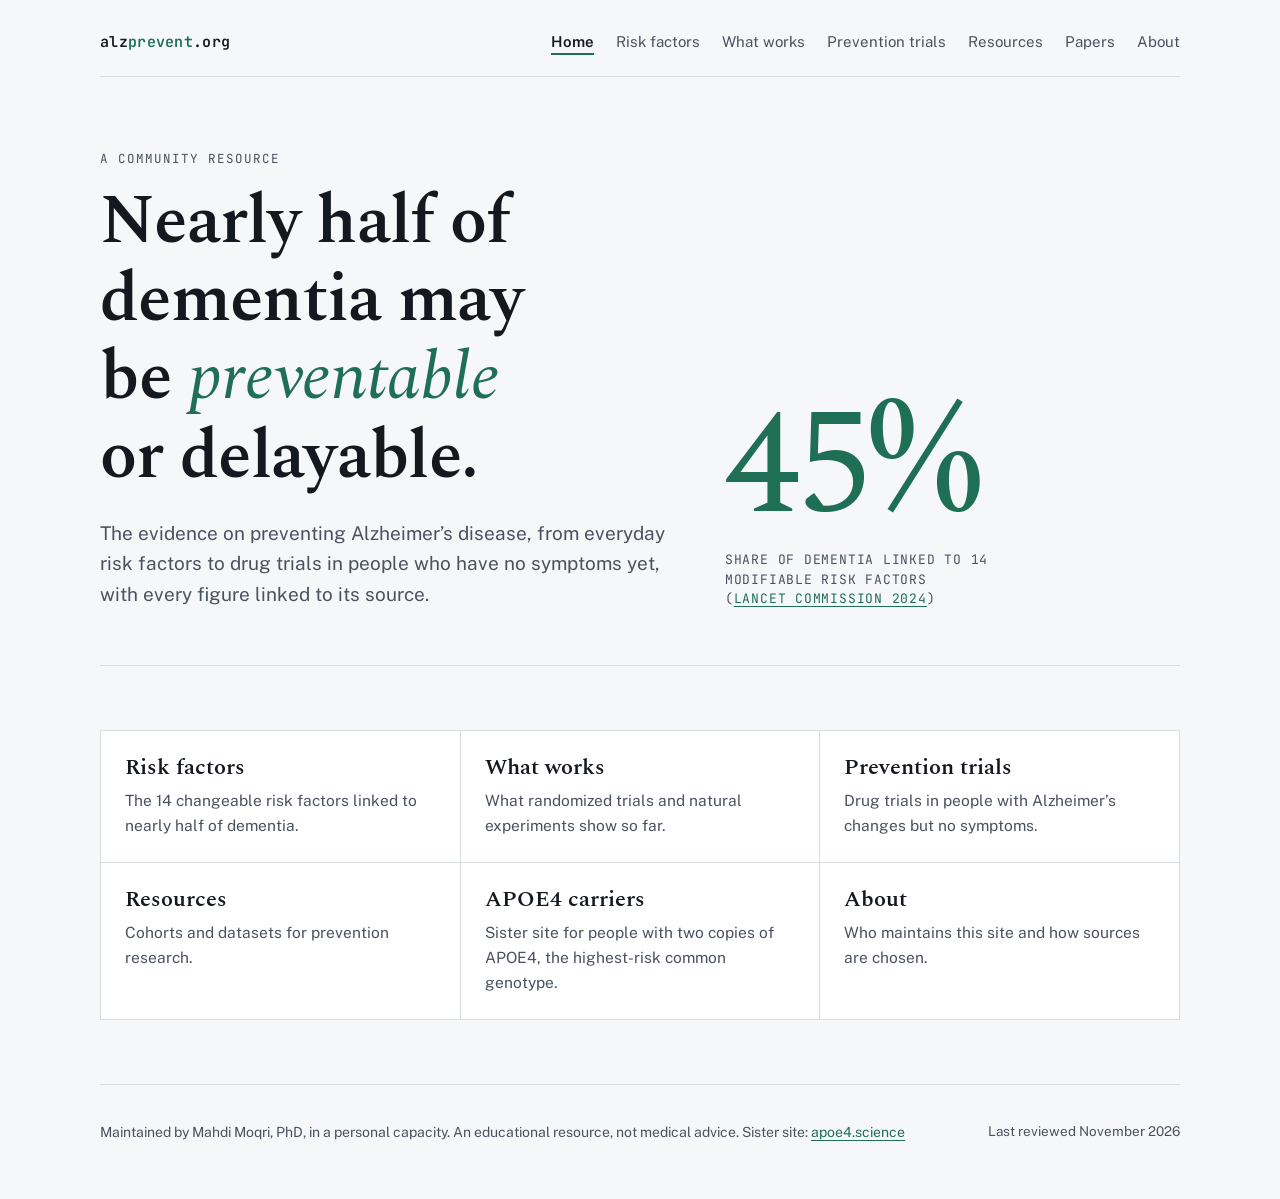
==== index.html @ 98ed9f3a "Open external links in a new tab Co-Authored-By: Claude Opus 5.5 <noreply@anthropic.com> Claude-Sess" ====
<!doctype html>
<html lang="en">
<head>
<meta charset="utf-8">
<meta name="viewport" content="width=device-width, initial-scale=1, viewport-fit=cover">
<title>Alzheimer’s Prevention</title>
<meta name="description" content="A community resource on preventing Alzheimer’s disease: risk factors, evidence, prevention trials and data.">
<link rel="icon" href="favicon.svg" type="image/svg+xml">
<meta property="og:title" content="Alzheimer’s Prevention">
<meta property="og:type" content="website">
<meta property="og:url" content="https://alzprevent.org/">
<link rel="canonical" href="https://alzprevent.org/">
<meta name="twitter:card" content="summary">
<meta property="og:description" content="A community resource on preventing Alzheimer’s disease: risk factors, evidence, prevention trials and data.">
<link rel="preconnect" href="https://fonts.googleapis.com">
<link rel="preconnect" href="https://fonts.gstatic.com" crossorigin>
<link rel="stylesheet" href="https://fonts.googleapis.com/css2?family=Spectral:ital,wght@0,400;0,600;1,400&family=Public+Sans:wght@400;600&family=JetBrains+Mono:wght@400;600&display=swap">
<link rel="stylesheet" href="style.css">
</head>
<body>
<a class="skip" href="#main">Skip to content</a>
<div class="wrap">
  <header class="top">
    <a class="mark" href="index.html">alz<span>prevent</span>.org</a>
    <nav aria-label="Pages">
      <a href="index.html" aria-current="page">Home</a>
      <a href="risk.html">Risk factors</a>
      <a href="evidence.html">What works</a>
      <a href="trials.html">Prevention trials</a>
      <a href="resources.html">Resources</a>
      <a href="papers.html">Papers</a>
      <a href="about.html">About</a>
    </nav>
  </header>
  <main id="main">
    <div class="hero">
      <div>
        <p class="label">A community resource</p>
        <h1 style="margin-top:14px">Nearly half of dementia may be <em>preventable</em> or delayable.</h1>
        <p class="lede">The evidence on preventing Alzheimer’s disease, from everyday risk factors to drug trials in people who have no symptoms yet, with every figure linked to its source.</p>
      </div>
      <div class="geno" aria-label="45 percent">45%<small>Share of dementia linked to 14 modifiable risk factors (<a href="https://doi.org/10.1016/S0140-6736(24)01296-0" target="_blank" rel="noopener">Lancet Commission 2024</a>)</small></div>
    </div>
    <section>
      <div class="cards">
        <a class="card" href="risk.html"><h3>Risk factors</h3><p>The 14 changeable risk factors linked to nearly half of dementia.</p></a>
        <a class="card" href="evidence.html"><h3>What works</h3><p>What randomized trials and natural experiments show so far.</p></a>
        <a class="card" href="trials.html"><h3>Prevention trials</h3><p>Drug trials in people with Alzheimer’s changes but no symptoms.</p></a>
        <a class="card" href="resources.html"><h3>Resources</h3><p>Cohorts and datasets for prevention research.</p></a>
        <a class="card" href="https://apoe4.science" target="_blank" rel="noopener"><h3>APOE4 carriers</h3><p>Sister site for people with two copies of APOE4, the highest-risk common genotype.</p></a>
        <a class="card" href="about.html"><h3>About</h3><p>Who maintains this site and how sources are chosen.</p></a>
      </div>
    </section>
  </main>
  <footer>
    <span>Maintained by Mahdi Moqri, PhD, in a personal capacity. An educational resource, not medical advice. Sister site: <a href="https://apoe4.science" target="_blank" rel="noopener">apoe4.science</a></span>
    <span class="updated">Last reviewed November 2026</span>
  </footer>
</div>
</body>
</html>
---- style.css ----
/* Layout: one left-aligned reading column with wide data bands; the allele strip (codons 112/158) is the signature element. */
:root{
  --bg:#f6f7f9; --surface:#ffffff; --ink:#14181f; --muted:#4a5260; --rule:#d9dde4;
  --e2:#2f7d6d; --e3:#5b6b86; --e4:#1f6f54; --e4-soft:#e2f1ea; --green:#1f7a3d; --blue:#2458a6;
  --display:'Spectral', Georgia, 'Times New Roman', serif;
  --body:'Public Sans', 'Helvetica Neue', Arial, sans-serif;
  --mono:'JetBrains Mono', ui-monospace, Menlo, Consolas, monospace;
}
@media (prefers-color-scheme: dark){:root:not([data-theme="light"]){
  --bg:#0f1217; --surface:#171b22; --ink:#e8ebf0; --muted:#a3abb8; --rule:#2a303a;
  --e2:#5cc0a8; --e3:#93a3bf; --e4:#5fcf9f; --e4-soft:#16302a; --green:#5fd08a; --blue:#7fa9ec; color-scheme:dark}}
:root[data-theme="dark"]{
  --bg:#0f1217; --surface:#171b22; --ink:#e8ebf0; --muted:#a3abb8; --rule:#2a303a;
  --e2:#5cc0a8; --e3:#93a3bf; --e4:#5fcf9f; --e4-soft:#16302a; --green:#5fd08a; --blue:#7fa9ec; color-scheme:dark}

*{box-sizing:border-box}
body{background:var(--bg);color:var(--ink);font-family:var(--body);font-size:17px;line-height:1.6;
  padding-left:max(16px, env(safe-area-inset-left, 0px));padding-right:max(16px, env(safe-area-inset-right, 0px))}
.wrap{max-width:1080px;margin:0 auto}
a{color:var(--e4);text-underline-offset:3px}
a:focus-visible,button:focus-visible{outline:2px solid var(--e4);outline-offset:3px}
h1,h2,h3{font-family:var(--display);font-weight:600;line-height:1.15;text-wrap:balance;margin:0}
p{margin:0}
.label{font-family:var(--mono);font-size:12.5px;letter-spacing:.08em;text-transform:uppercase;color:var(--muted)}
.prose{max-width:65ch;display:grid;gap:14px}

header.top{display:flex;justify-content:space-between;align-items:center;gap:16px;flex-wrap:wrap;padding-block:22px;border-bottom:1px solid var(--rule)}
.mark{font-family:var(--mono);font-weight:600;font-size:15px;letter-spacing:.02em;color:var(--ink);text-decoration:none}
.mark span{color:var(--e4)}
nav{display:flex;gap:22px;flex-wrap:wrap}
nav a{color:var(--muted);text-decoration:none;font-size:15px}
nav a:hover{color:var(--ink)}

.hero{display:grid;grid-template-columns:minmax(0,1.25fr) minmax(0,1fr);gap:56px;align-items:end;padding-block:72px 56px}
.hero h1{font-size:clamp(40px,6vw,68px);letter-spacing:-.01em}
.hero h1 em{font-style:italic;color:var(--e4);font-weight:400}
.hero .lede{font-size:19px;color:var(--muted);max-width:52ch;margin-top:22px}
.geno{font-family:var(--display);font-size:clamp(84px,13vw,150px);line-height:.9;color:var(--e4);letter-spacing:-.02em}
.geno small{display:block;font-family:var(--mono);font-size:13px;letter-spacing:.06em;color:var(--muted);margin-top:16px;text-transform:uppercase}

section{padding-block:64px;border-top:1px solid var(--rule)}
.sec-head{display:grid;gap:10px;margin-bottom:32px}
.sec-head h2{font-size:clamp(28px,3.4vw,38px)}

/* Allele strip */
.alleles{overflow-x:auto;background:var(--surface);border:1px solid var(--rule)}
table.allele{border-collapse:collapse;width:100%;min-width:560px;font-variant-numeric:tabular-nums}
table.allele th,table.allele td{padding:16px 18px;text-align:left;border-bottom:1px solid var(--rule)}
table.allele tr:last-child td{border-bottom:0}
table.allele th{font-family:var(--mono);font-size:12.5px;letter-spacing:.08em;text-transform:uppercase;color:var(--muted);font-weight:400}
.al{font-family:var(--display);font-size:24px;font-weight:600}
.res{display:inline-flex;align-items:center;gap:10px;font-family:var(--mono);font-size:15px}
.res b{display:inline-grid;place-items:center;width:34px;height:34px;border:1.5px solid currentColor;font-weight:600}
.c-e2{color:var(--e2)} .c-e3{color:var(--e3)} .c-e4{color:var(--e4)}
tr.is-e4 td{background:var(--e4-soft)}
.note{font-size:14.5px;color:var(--muted);margin-top:14px;max-width:70ch}

/* Findings */
.findings{display:grid;grid-template-columns:repeat(2,minmax(0,1fr));gap:0;border-top:1px solid var(--rule)}
.finding{padding:28px 28px 28px 0;border-bottom:1px solid var(--rule);display:grid;gap:10px;align-content:start}
.finding:nth-child(even){padding-left:28px;padding-right:0;border-left:1px solid var(--rule)}
.finding .fig{font-family:var(--display);font-size:44px;line-height:1;color:var(--e4)}
.finding p{color:var(--ink)}
.finding h3{font-size:22px}
.finding .src{font-size:13.5px;color:var(--muted)}

/* Questions */
ol.questions{list-style:none;padding:0;margin:0;display:grid;gap:0;counter-reset:q}
ol.questions li{counter-increment:q;display:grid;grid-template-columns:56px minmax(0,1fr);gap:16px;padding-block:20px;border-bottom:1px solid var(--rule)}
ol.questions li::before{content:"Q" counter(q);font-family:var(--mono);font-size:14px;color:var(--e4);padding-top:4px}
ol.questions h3{font-size:22px;margin-bottom:6px}
ol.questions p{color:var(--muted);max-width:65ch}

/* Study */
.study{display:grid;grid-template-columns:minmax(0,1.2fr) minmax(0,1fr);gap:48px}
dl.facts{margin:0;display:grid;gap:0;background:var(--surface);border:1px solid var(--rule);align-self:start}
dl.facts div{display:grid;grid-template-columns:130px minmax(0,1fr);gap:16px;padding:14px 18px;border-bottom:1px solid var(--rule)}
dl.facts div:last-child{border-bottom:0}
dl.facts dt{font-family:var(--mono);font-size:12.5px;letter-spacing:.06em;text-transform:uppercase;color:var(--muted);padding-top:3px}
dl.facts dd{margin:0}
ul.measures{margin:0;padding-left:20px;display:grid;gap:6px}

/* Contact */
.contact{display:flex;flex-wrap:wrap;gap:12px;align-items:center;margin-top:8px}
.email{font-family:var(--mono);font-size:16px;padding:10px 14px;background:var(--surface);border:1px solid var(--rule);user-select:all}
button.copy{font-family:var(--body);font-size:15px;font-weight:600;padding:10px 16px;background:var(--ink);color:var(--bg);border:0;cursor:pointer}
button.copy:hover{background:var(--e4)}
.disclaimer{margin-top:26px;padding:16px 18px;border-left:3px solid var(--e4);background:var(--surface);font-size:15px;color:var(--muted);max-width:70ch}

ul.refs{list-style:none;padding:0;margin:0;display:grid;gap:14px;max-width:80ch;font-size:15.5px}
ul.refs li{padding-bottom:14px;border-bottom:1px solid var(--rule)}
ul.refs .j{font-style:italic}

footer{padding-block:36px 48px;border-top:1px solid var(--rule);display:flex;justify-content:space-between;flex-wrap:wrap;gap:12px;color:var(--muted);font-size:14px}

@media (max-width:820px){
  .hero,.study{grid-template-columns:minmax(0,1fr);gap:32px}
  .hero{padding-block:48px 40px}
  .findings{grid-template-columns:minmax(0,1fr)}
  .finding,.finding:nth-child(even){padding:24px 0;border-left:0}
  dl.facts div{grid-template-columns:minmax(0,1fr);gap:2px}
}
@media (prefers-reduced-motion:no-preference){
  .geno{animation:rise .8s ease-out both}
  @keyframes rise{from{transform:translateY(8px)}to{transform:none}}
}

nav a[aria-current="page"]{color:var(--ink);font-weight:600;text-decoration:underline;text-decoration-color:var(--e4);text-decoration-thickness:2px;text-underline-offset:6px}
.page-head{padding-block:56px 8px;display:grid;gap:12px}
.page-head h1{font-size:clamp(34px,5vw,52px)}
.page-head .lede{font-size:18px;color:var(--muted);max-width:62ch}
.cards{display:grid;grid-template-columns:repeat(3,minmax(0,1fr));gap:0;border-top:1px solid var(--rule);border-left:1px solid var(--rule)}
.card{display:grid;gap:8px;align-content:start;padding:24px;border-right:1px solid var(--rule);border-bottom:1px solid var(--rule);text-decoration:none;color:var(--ink);background:var(--surface)}
.card:hover h3{color:var(--e4)}
.card h3{font-size:22px}
.card p{color:var(--muted);font-size:15.5px}
.group{display:grid;gap:14px;margin-bottom:40px}
.group h2{font-size:26px}
ul.refs li p.why{color:var(--muted);font-size:14.5px;margin-top:4px}
table.data{border-collapse:collapse;width:100%;min-width:760px}
table.data th,table.data td{padding:14px 16px;text-align:left;vertical-align:top;border-bottom:1px solid var(--rule);font-size:15px}
table.data th{font-family:var(--mono);font-size:12px;letter-spacing:.08em;text-transform:uppercase;color:var(--muted);font-weight:400}
table.data td:first-child{font-weight:600;white-space:nowrap}
.pill{display:inline-block;font-family:var(--mono);font-size:11.5px;letter-spacing:.04em;padding:2px 8px;border:1px solid currentColor;white-space:nowrap}
.pill.recruit{color:var(--green)} .pill.done{color:var(--blue)} .pill.stop{color:var(--e4)} .pill.run{color:var(--e3)}
.signup{display:grid;grid-template-columns:minmax(0,1fr) minmax(0,480px);gap:40px;align-items:center}
.signup iframe{width:100%;max-width:480px;height:320px;border:1px solid var(--rule);background:#fff}
@media (max-width:820px){.signup{grid-template-columns:minmax(0,1fr)}}
h2.res-kind{font-size:22px;padding:28px 0 4px;border-bottom:2px solid var(--e4);margin-bottom:8px}
.resources h2.res-kind:first-child{padding-top:0}
sup.ref{font-size:.7em;line-height:0;vertical-align:super;margin-left:.08em;font-weight:600;white-space:nowrap}
sup.ref a{text-decoration:none}
sup.ref a:hover,sup.ref a:focus-visible{text-decoration:underline}
ol.reflist{margin:0;padding-left:28px;display:grid;gap:8px;font-size:14.5px;color:var(--muted);max-width:80ch}
ol.reflist li{scroll-margin-top:24px}
ol.reflist li:target{color:var(--ink)}
ul.refs li a.paper{color:var(--ink);text-decoration-color:var(--rule)}
ul.refs li a.paper:hover{text-decoration-color:var(--e4)}
a.cite{text-decoration:none;font-family:system-ui,-apple-system,"Segoe UI",sans-serif;font-size:.95em;font-weight:600;line-height:1;padding:0 .12em;margin-left:.08em;border-radius:3px;white-space:nowrap}
a.cite:hover,a.cite:focus-visible{background:var(--surface);text-decoration:none}
td.asof{font-family:var(--mono);font-size:13px;color:var(--muted);white-space:nowrap}
.resources{display:grid;gap:0}
.resource{display:grid;grid-template-columns:minmax(0,240px) minmax(0,1fr);gap:32px;padding-block:32px;border-bottom:1px solid var(--rule);scroll-margin-top:24px}
.resource:first-child{padding-top:0}
.resource-head{display:grid;gap:8px;align-content:start}
.resource-head h2{font-size:28px}
.resource-head h2 a{color:var(--ink);text-decoration-color:var(--e4)}
.resource dl.facts div{grid-template-columns:110px minmax(0,1fr)}
@media (max-width:820px){.resource{grid-template-columns:minmax(0,1fr);gap:14px}.resource dl.facts div{grid-template-columns:minmax(0,1fr)}}
.skip{position:absolute;left:-9999px;top:0;background:var(--ink);color:var(--bg);padding:8px 14px;z-index:20}
.skip:focus{left:max(16px, env(safe-area-inset-left, 0px));top:8px}
dl.glossary div{grid-template-columns:260px minmax(0,1fr)}
dl.glossary dt{font-family:var(--body);text-transform:none;letter-spacing:0;font-size:14.5px;color:var(--ink);font-weight:600}
@media (max-width:820px){dl.glossary div{grid-template-columns:minmax(0,1fr)}}
@media (max-width:640px){
  header.top{flex-direction:column;align-items:flex-start;gap:12px;padding-block:16px}
  header.top nav{flex-wrap:nowrap;overflow-x:auto;max-width:100%;gap:18px;padding-bottom:6px;-webkit-overflow-scrolling:touch;scrollbar-width:thin}
  header.top nav a{white-space:nowrap}
}
@media (max-width:640px){
  table.data{min-width:0}
  table.data thead{position:absolute;left:-9999px}
  table.data tr{display:block;padding:14px 16px;border-bottom:1px solid var(--rule)}
  table.data td{display:grid;grid-template-columns:96px minmax(0,1fr);gap:10px;padding:5px 0;border:0;white-space:normal}
  table.data td::before{content:attr(data-label);font-family:var(--mono);font-size:11px;letter-spacing:.06em;text-transform:uppercase;color:var(--muted);padding-top:3px}
}
.bar-row{display:flex;align-items:center;gap:10px;min-width:160px}
.bar{display:block;height:10px;background:var(--e4);min-width:4px}
.num{font-family:var(--mono);font-size:13px;font-variant-numeric:tabular-nums}
span.asof{font-family:var(--mono);font-size:13px;color:var(--muted)}
.updated{font-size:13.5px;color:var(--muted)}
@media (max-width:1000px){.cards{grid-template-columns:repeat(2,minmax(0,1fr))}}
@media (max-width:560px){.cards{grid-template-columns:minmax(0,1fr)}}

.geno small{line-height:1.5;max-width:34ch}
:root{--stop:#b0234f}
@media (prefers-color-scheme: dark){:root:not([data-theme="light"]){--stop:#ec6b93}}
:root[data-theme="dark"]{--stop:#ec6b93}
.pill.stop{color:var(--stop)}
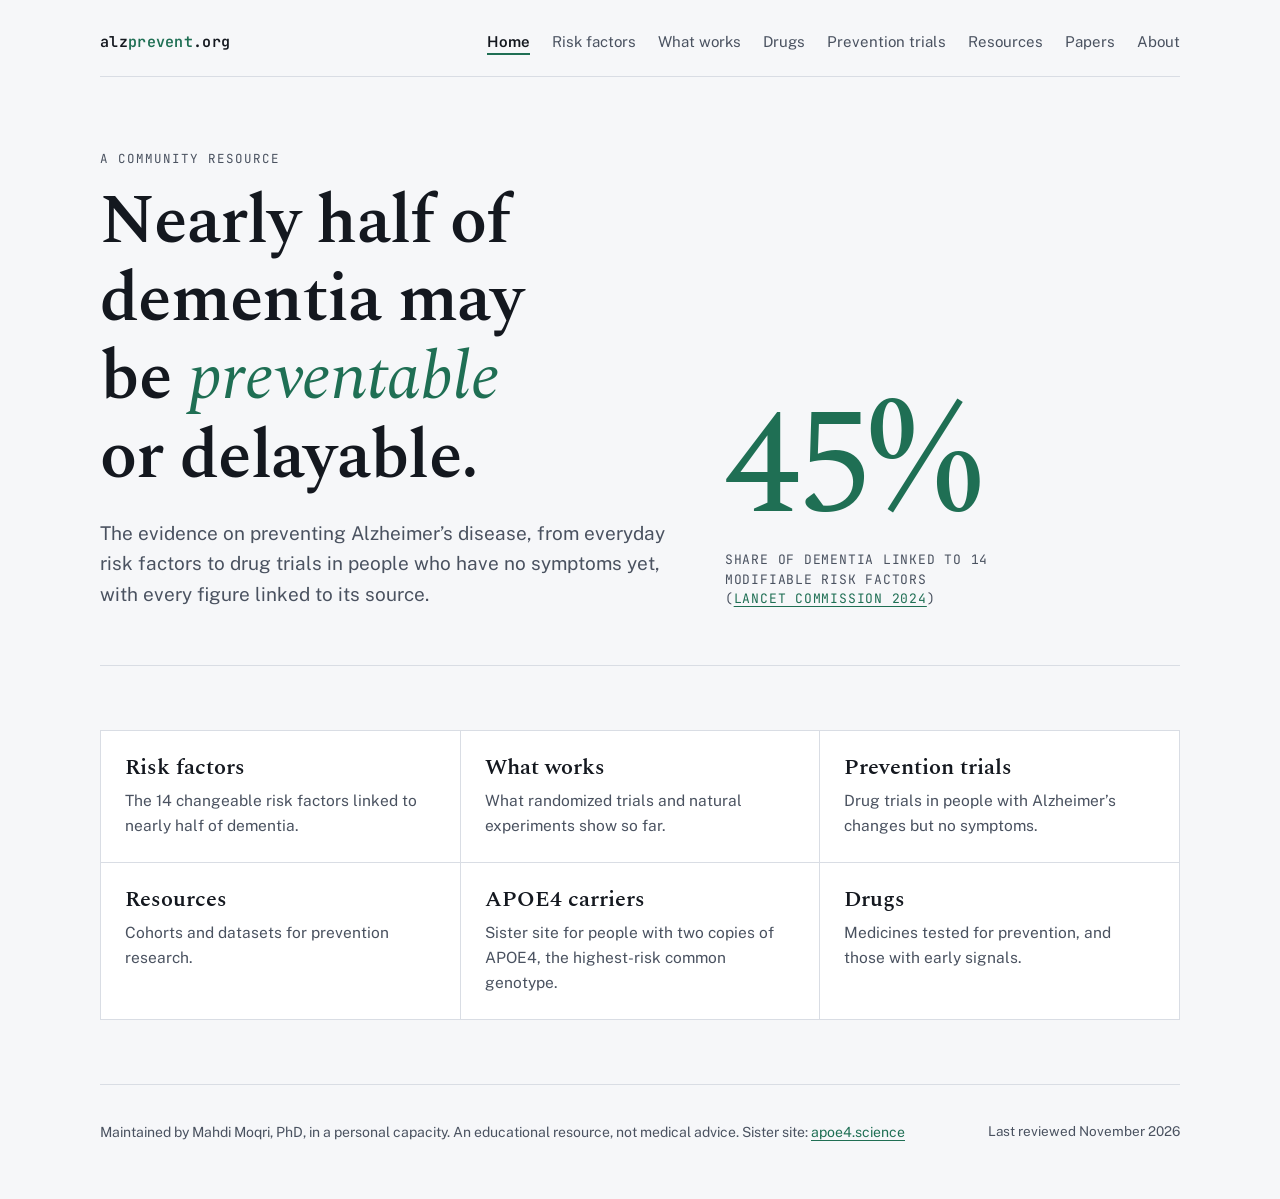
==== commit 0872bbbb: "Add Drugs page; trials get Participants column and paired internal/external links Co-Authored-By: Cl" ====
--- a/index.html
+++ b/index.html
@@ -26,6 +26,7 @@
       <a href="index.html" aria-current="page">Home</a>
       <a href="risk.html">Risk factors</a>
       <a href="evidence.html">What works</a>
+      <a href="drugs.html">Drugs</a>
       <a href="trials.html">Prevention trials</a>
       <a href="resources.html">Resources</a>
       <a href="papers.html">Papers</a>
@@ -48,7 +49,7 @@
         <a class="card" href="trials.html"><h3>Prevention trials</h3><p>Drug trials in people with Alzheimer’s changes but no symptoms.</p></a>
         <a class="card" href="resources.html"><h3>Resources</h3><p>Cohorts and datasets for prevention research.</p></a>
         <a class="card" href="https://apoe4.science" target="_blank" rel="noopener"><h3>APOE4 carriers</h3><p>Sister site for people with two copies of APOE4, the highest-risk common genotype.</p></a>
-        <a class="card" href="about.html"><h3>About</h3><p>Who maintains this site and how sources are chosen.</p></a>
+        <a class="card" href="drugs.html"><h3>Drugs</h3><p>Medicines tested for prevention, and those with early signals.</p></a>
       </div>
     </section>
   </main>
--- a/style.css
+++ b/style.css
@@ -177,3 +177,12 @@
 @media (prefers-color-scheme: dark){:root:not([data-theme="light"]){--stop:#ec6b93}}
 :root[data-theme="dark"]{--stop:#ec6b93}
 .pill.stop{color:var(--stop)}
+.dname{font-weight:600;display:block}
+.maker{display:block;font-weight:400;font-size:13px;color:var(--muted);margin-top:2px}
+.xlinks{display:flex;flex-wrap:wrap;gap:4px 12px;margin-top:6px;font-size:13px;font-weight:400}
+.xlinks a{white-space:nowrap}
+a.lnk-int{color:var(--e4);text-decoration:none;border-bottom:1px solid currentColor}
+a.lnk-ext{color:var(--muted);text-decoration:underline dotted;text-underline-offset:3px}
+a.pill-link{text-decoration:none}
+table.data tr[id]{scroll-margin-top:24px}
+table.data tr:target td{background:var(--e4-soft)}
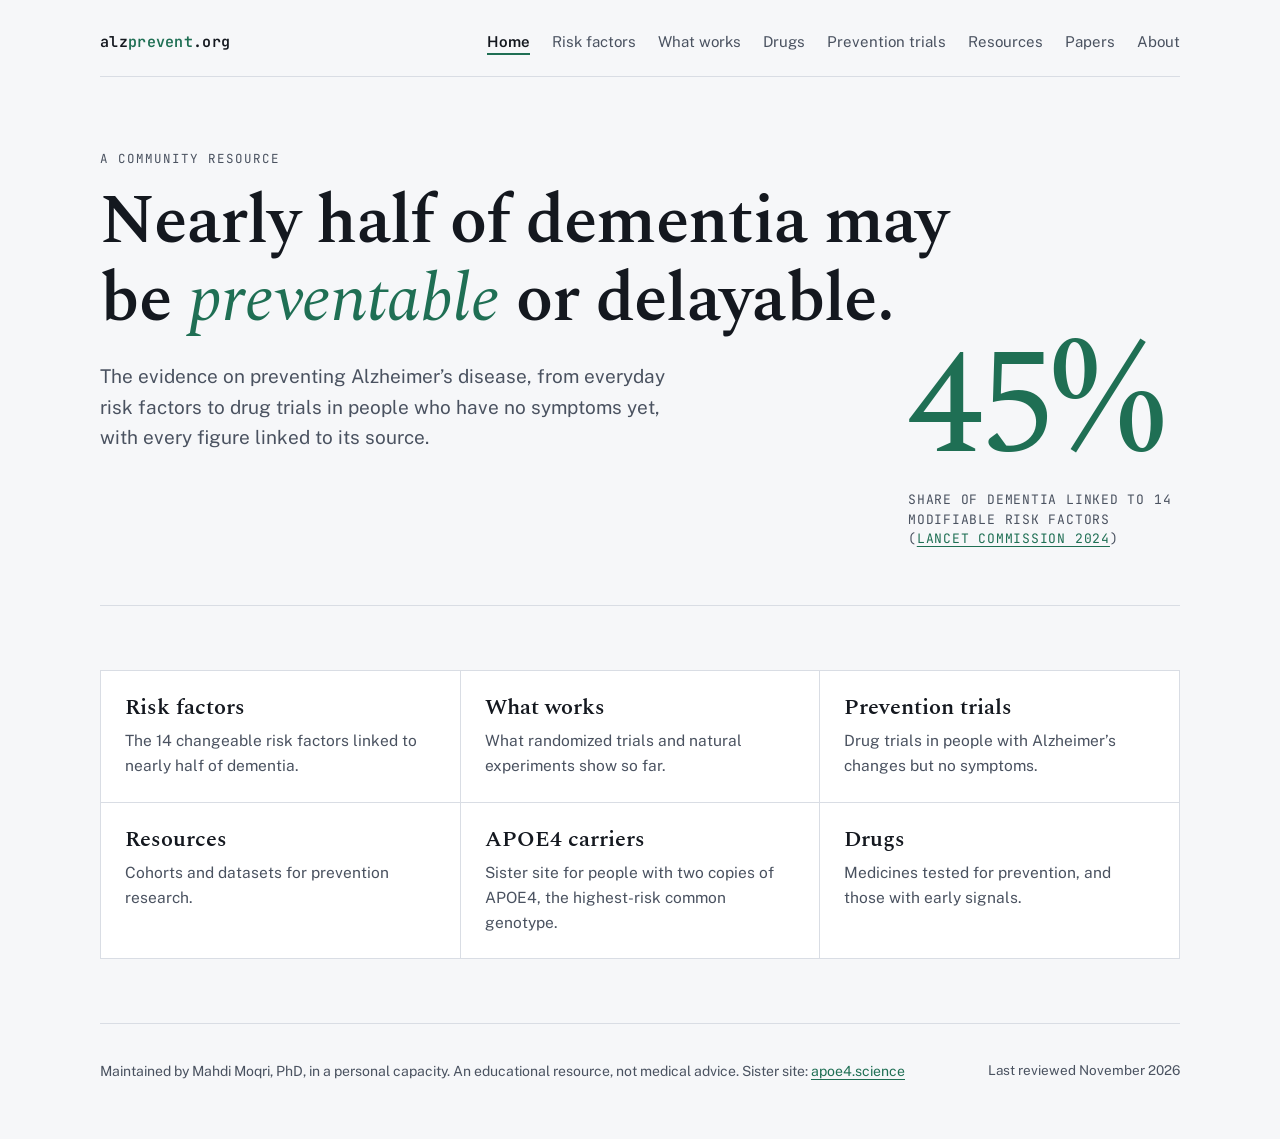
==== commit 17be277f: "Bump stylesheet version so browsers load the new hero layout Co-Authored-By: Claude Opus 5.5 <norepl" ====
--- a/index.html
+++ b/index.html
@@ -15,7 +15,7 @@
 <link rel="preconnect" href="https://fonts.googleapis.com">
 <link rel="preconnect" href="https://fonts.gstatic.com" crossorigin>
 <link rel="stylesheet" href="https://fonts.googleapis.com/css2?family=Spectral:ital,wght@0,400;0,600;1,400&family=Public+Sans:wght@400;600&family=JetBrains+Mono:wght@400;600&display=swap">
-<link rel="stylesheet" href="style.css">
+<link rel="stylesheet" href="style.css?v=2">
 </head>
 <body>
 <a class="skip" href="#main">Skip to content</a>
@@ -58,5 +58,6 @@
     <span class="updated">Last reviewed November 2026</span>
   </footer>
 </div>
+
 </body>
 </html>
--- a/style.css
+++ b/style.css
@@ -171,6 +171,15 @@
 .updated{font-size:13.5px;color:var(--muted)}
 @media (max-width:1000px){.cards{grid-template-columns:repeat(2,minmax(0,1fr))}}
 @media (max-width:560px){.cards{grid-template-columns:minmax(0,1fr)}}
+/* Desktop hero: headline spans the full width; lede and ε4/ε4 sit side by side below */
+@media (min-width:821px){
+  .hero{row-gap:0;align-items:start}
+  .hero > div:first-child{display:contents}
+  .hero > div:first-child > .label,.hero > div:first-child > h1{grid-column:1 / -1}
+  .hero > div:first-child > .lede,.hero > div:first-child > .note{grid-column:1}
+  .hero h1{max-width:none;text-wrap:balance}
+  .hero .geno{grid-column:2;grid-row:3 / span 2;align-self:end;justify-self:end}
+}
 
 .geno small{line-height:1.5;max-width:34ch}
 :root{--stop:#b0234f}
@@ -179,10 +188,13 @@
 .pill.stop{color:var(--stop)}
 .dname{font-weight:600;display:block}
 .maker{display:block;font-weight:400;font-size:13px;color:var(--muted);margin-top:2px}
-.xlinks{display:flex;flex-wrap:wrap;gap:4px 12px;margin-top:6px;font-size:13px;font-weight:400}
+.xlinks{display:flex;flex-wrap:wrap;align-items:baseline;gap:2px 14px;margin-top:4px;font-size:13px;font-weight:400}
+.xlinks .sep{color:var(--muted)}
 .xlinks a{white-space:nowrap}
-a.lnk-int{color:var(--e4);text-decoration:none;border-bottom:1px solid currentColor}
-a.lnk-ext{color:var(--muted);text-decoration:underline dotted;text-underline-offset:3px}
+a.lnk-int{color:var(--e4);text-decoration:none}
+a.lnk-int:hover{text-decoration:underline}
+a.lnk-ext{color:var(--muted);text-decoration:none}
+a.lnk-ext:hover{text-decoration:underline}
 a.pill-link{text-decoration:none}
 table.data tr[id]{scroll-margin-top:24px}
 table.data tr:target td{background:var(--e4-soft)}
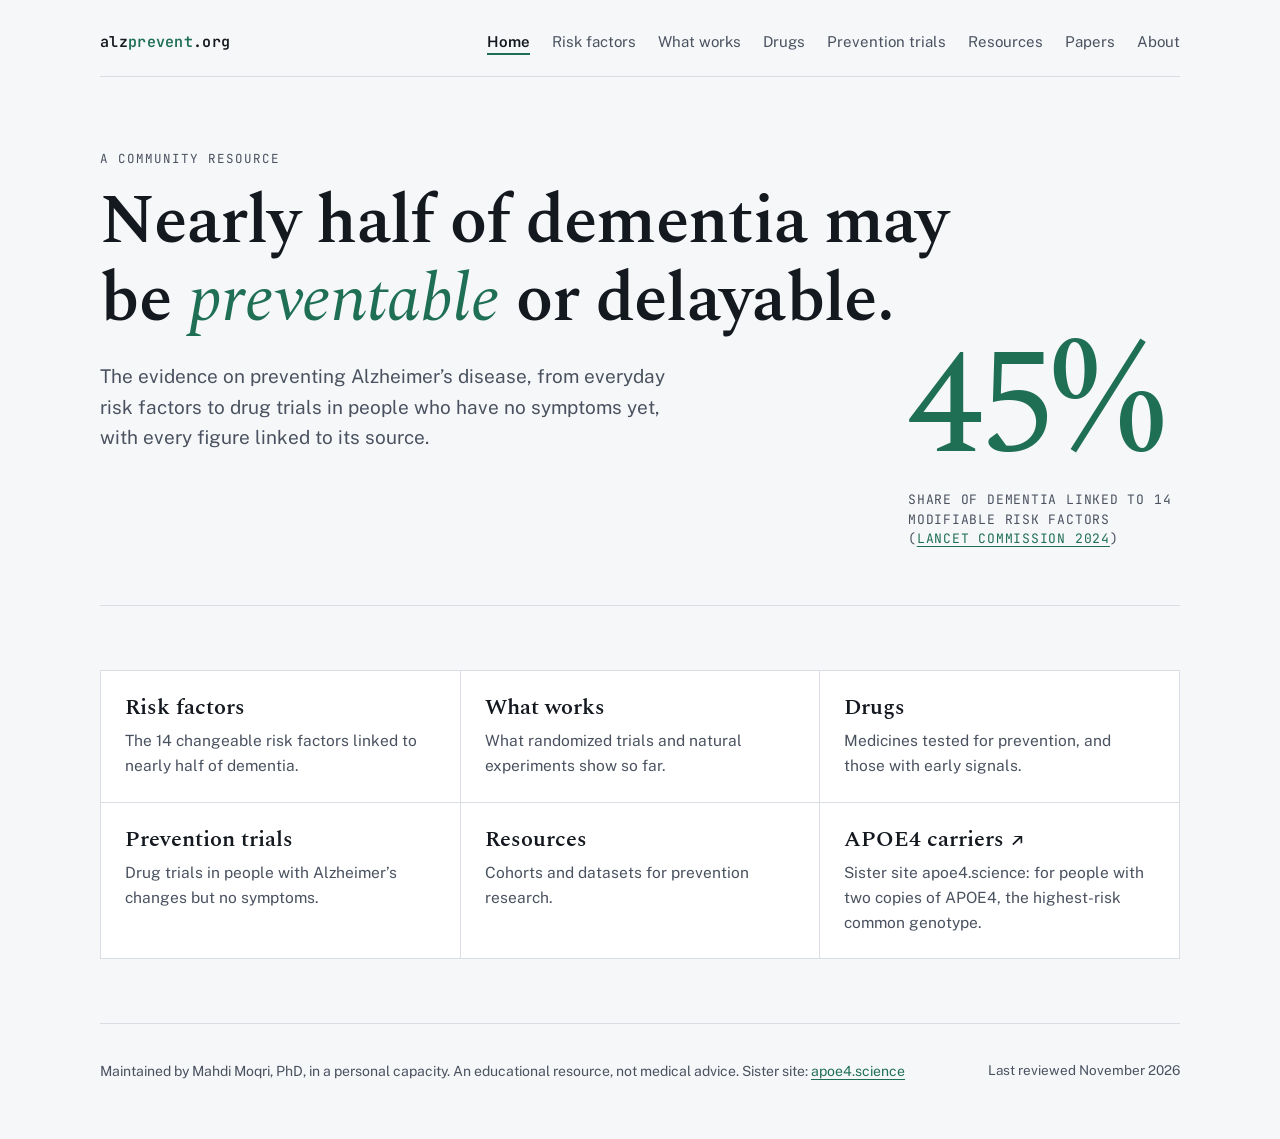
==== commit f8a67f97: "Home cards: same six-slot layout on both sites, sister site last Co-Authored-By: Claude Opus 5.5 <no" ====
--- a/index.html
+++ b/index.html
@@ -46,10 +46,10 @@
       <div class="cards">
         <a class="card" href="risk.html"><h3>Risk factors</h3><p>The 14 changeable risk factors linked to nearly half of dementia.</p></a>
         <a class="card" href="evidence.html"><h3>What works</h3><p>What randomized trials and natural experiments show so far.</p></a>
+        <a class="card" href="drugs.html"><h3>Drugs</h3><p>Medicines tested for prevention, and those with early signals.</p></a>
         <a class="card" href="trials.html"><h3>Prevention trials</h3><p>Drug trials in people with Alzheimer’s changes but no symptoms.</p></a>
         <a class="card" href="resources.html"><h3>Resources</h3><p>Cohorts and datasets for prevention research.</p></a>
-        <a class="card" href="https://apoe4.science" target="_blank" rel="noopener"><h3>APOE4 carriers</h3><p>Sister site for people with two copies of APOE4, the highest-risk common genotype.</p></a>
-        <a class="card" href="drugs.html"><h3>Drugs</h3><p>Medicines tested for prevention, and those with early signals.</p></a>
+        <a class="card" href="https://apoe4.science" target="_blank" rel="noopener"><h3>APOE4 carriers ↗</h3><p>Sister site apoe4.science: for people with two copies of APOE4, the highest-risk common genotype.</p></a>
       </div>
     </section>
   </main>
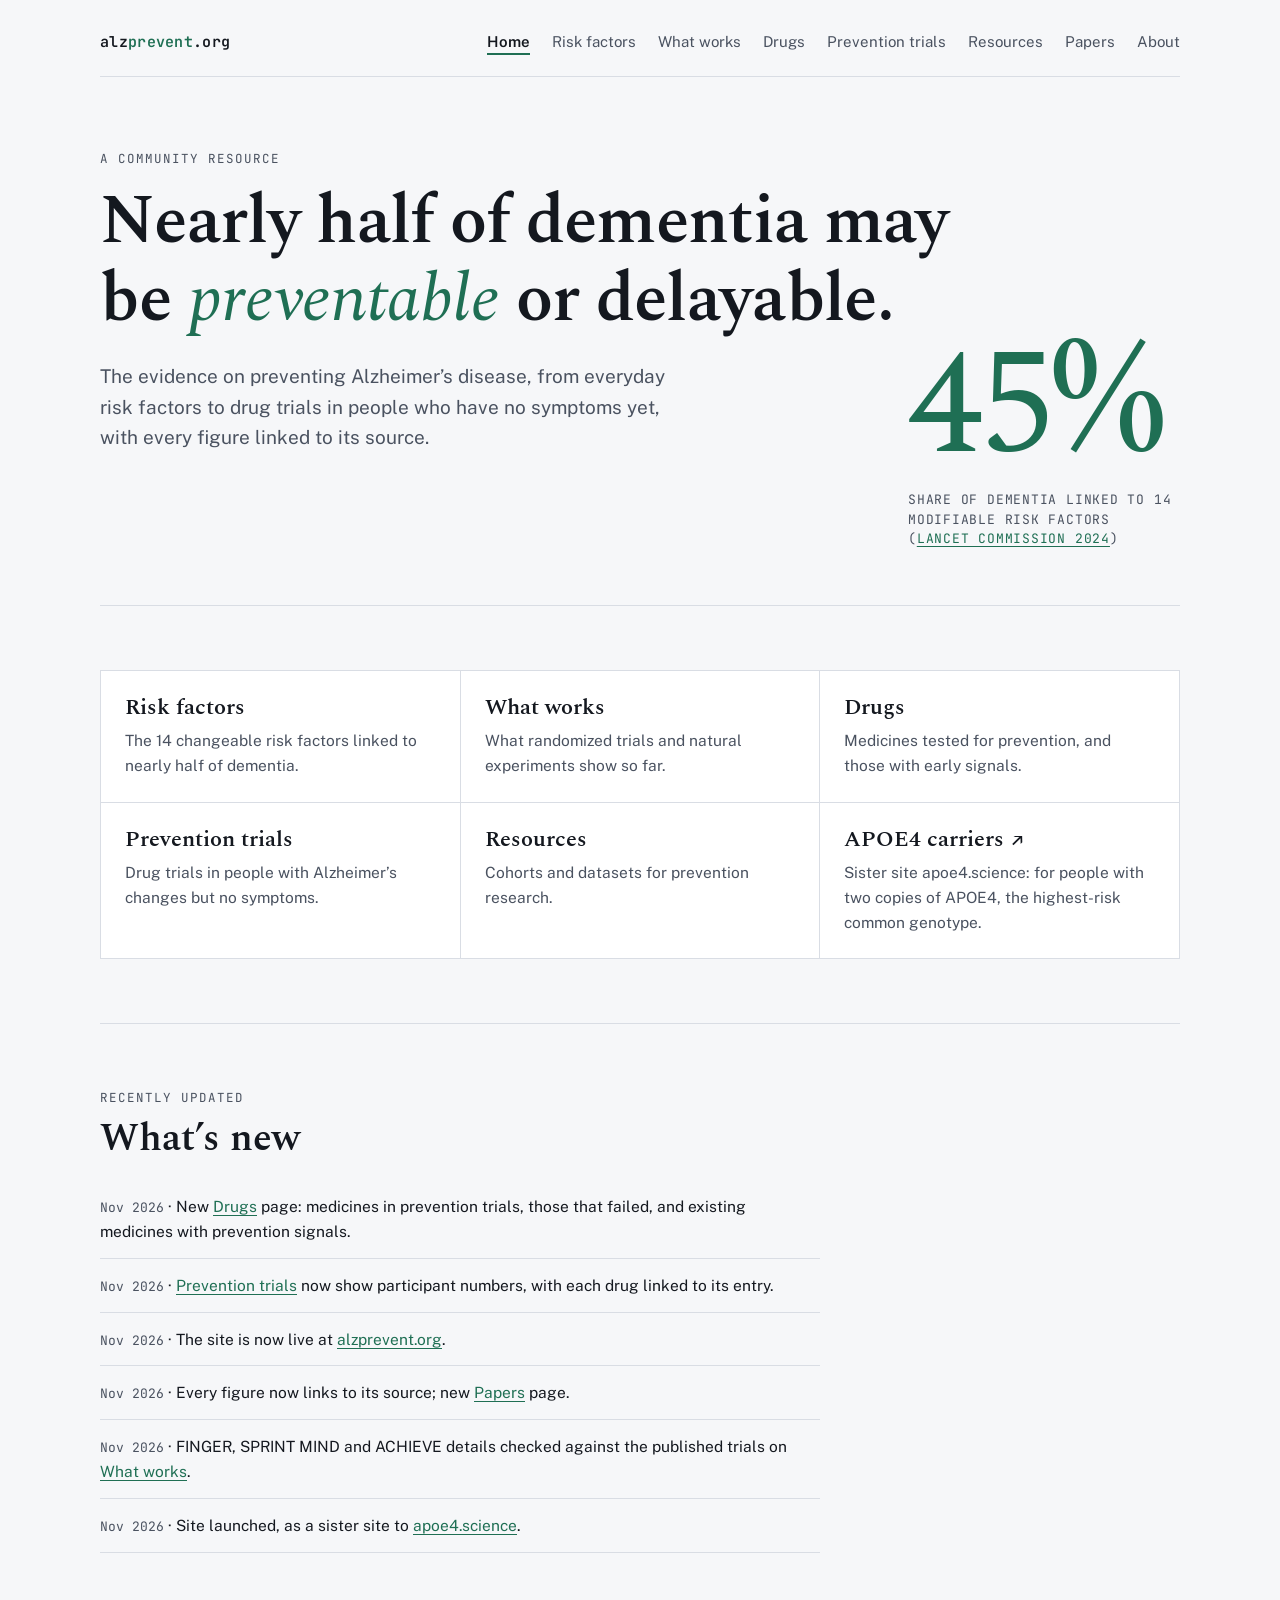
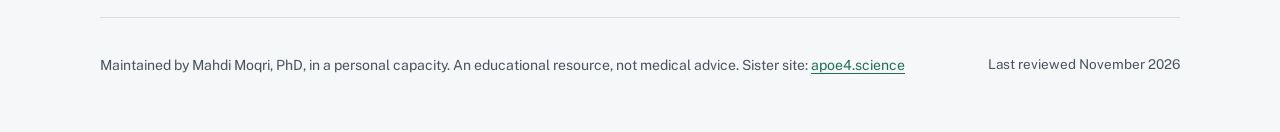
==== commit 11e050ff: "What's new: same section on both home pages, latest six entries Co-Authored-By: Claude Opus 5.5 <nor" ====
--- a/index.html
+++ b/index.html
@@ -52,6 +52,20 @@
         <a class="card" href="https://apoe4.science" target="_blank" rel="noopener"><h3>APOE4 carriers ↗</h3><p>Sister site apoe4.science: for people with two copies of APOE4, the highest-risk common genotype.</p></a>
       </div>
     </section>
+    <section>
+      <div class="sec-head">
+        <p class="label">Recently updated</p>
+        <h2>What’s new</h2>
+      </div>
+      <ul class="refs">
+        <li><span class="asof">Nov 2026</span> · New <a href="drugs.html">Drugs</a> page: medicines in prevention trials, those that failed, and existing medicines with prevention signals.</li>
+        <li><span class="asof">Nov 2026</span> · <a href="trials.html">Prevention trials</a> now show participant numbers, with each drug linked to its entry.</li>
+        <li><span class="asof">Nov 2026</span> · The site is now live at <a href="https://alzprevent.org">alzprevent.org</a>.</li>
+        <li><span class="asof">Nov 2026</span> · Every figure now links to its source; new <a href="papers.html">Papers</a> page.</li>
+        <li><span class="asof">Nov 2026</span> · FINGER, SPRINT MIND and ACHIEVE details checked against the published trials on <a href="evidence.html">What works</a>.</li>
+        <li><span class="asof">Nov 2026</span> · Site launched, as a sister site to <a href="https://apoe4.science" target="_blank" rel="noopener">apoe4.science</a>.</li>
+      </ul>
+    </section>
   </main>
   <footer>
     <span>Maintained by Mahdi Moqri, PhD, in a personal capacity. An educational resource, not medical advice. Sister site: <a href="https://apoe4.science" target="_blank" rel="noopener">apoe4.science</a></span>
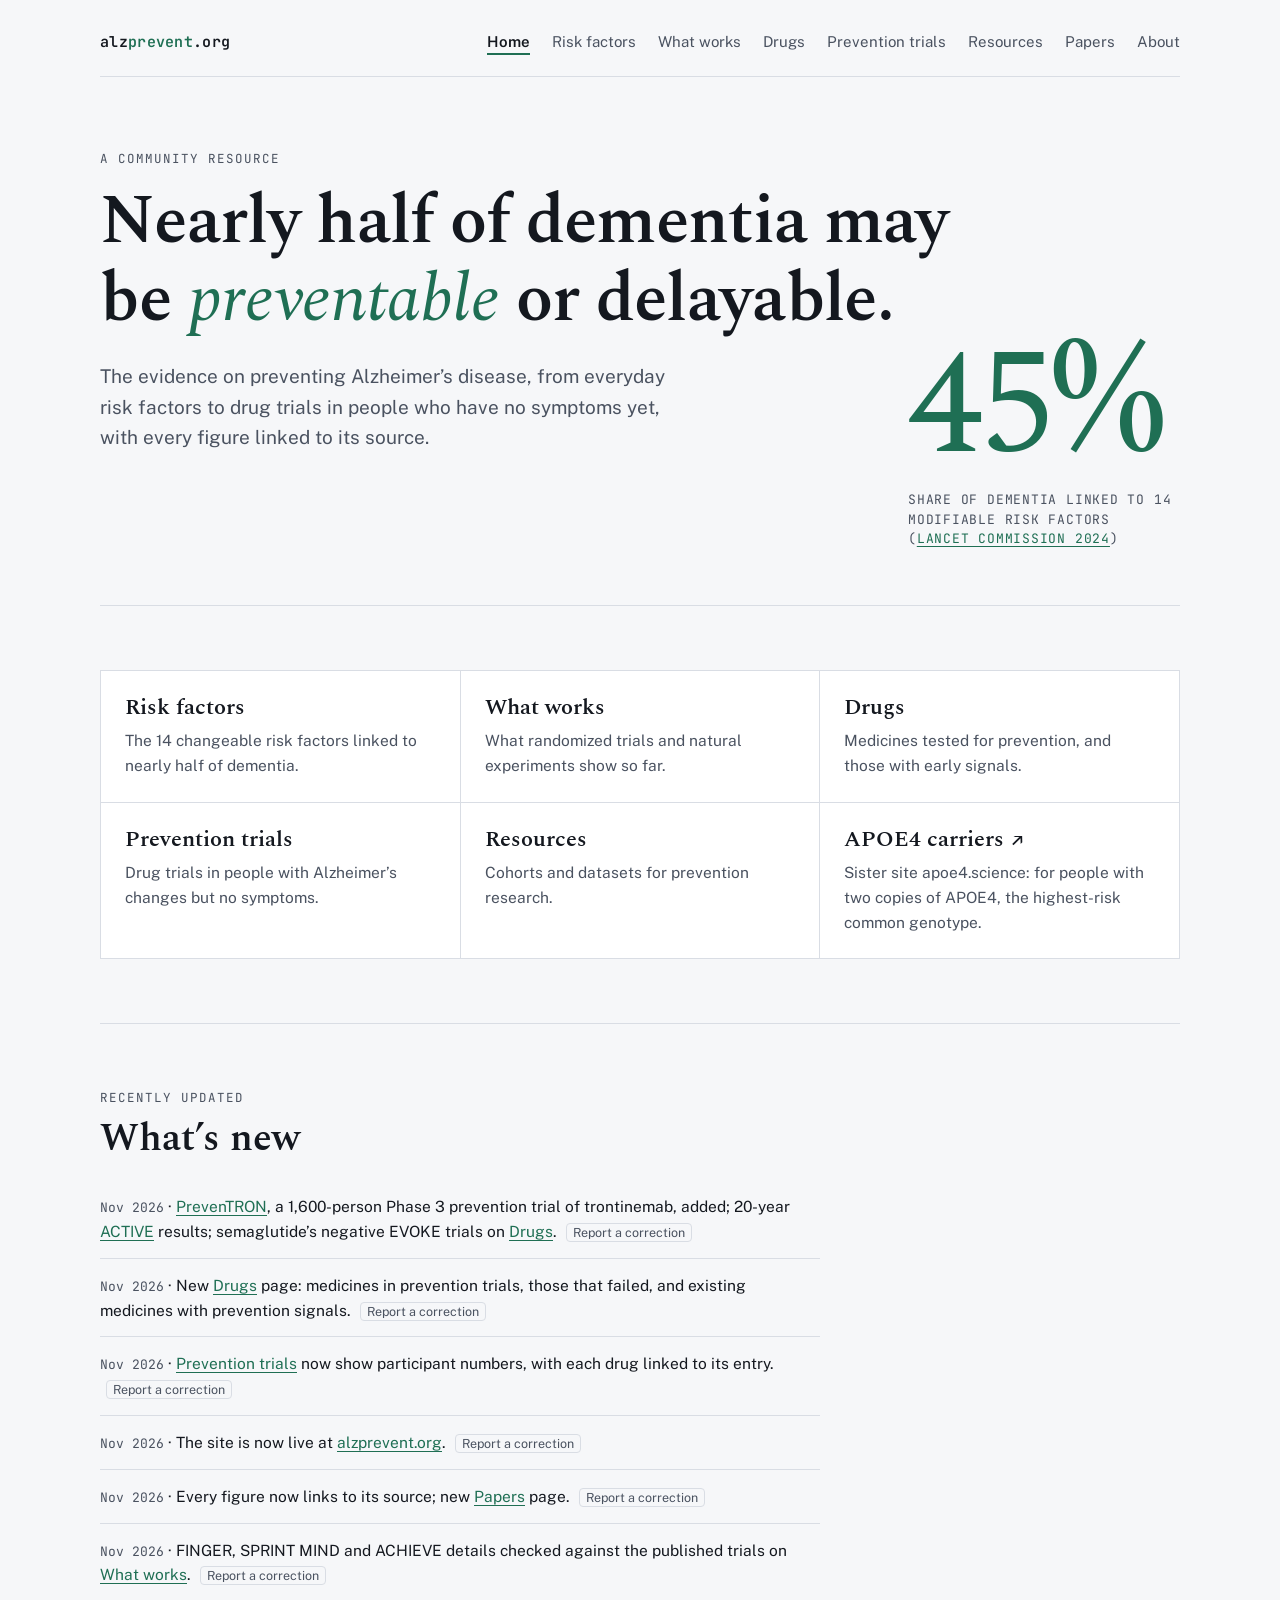
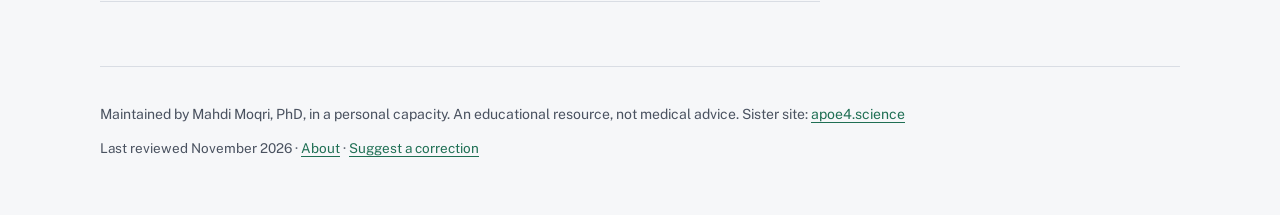
==== commit ad8657d4: "Add PrevenTRON and trontinemab, 20-year ACTIVE results, semaglutide EVOKE; Report a correction links" ====
--- a/index.html
+++ b/index.html
@@ -15,7 +15,7 @@
 <link rel="preconnect" href="https://fonts.googleapis.com">
 <link rel="preconnect" href="https://fonts.gstatic.com" crossorigin>
 <link rel="stylesheet" href="https://fonts.googleapis.com/css2?family=Spectral:ital,wght@0,400;0,600;1,400&family=Public+Sans:wght@400;600&family=JetBrains+Mono:wght@400;600&display=swap">
-<link rel="stylesheet" href="style.css?v=2">
+<link rel="stylesheet" href="style.css?v=3">
 </head>
 <body>
 <a class="skip" href="#main">Skip to content</a>
@@ -58,18 +58,18 @@
         <h2>What’s new</h2>
       </div>
       <ul class="refs">
-        <li><span class="asof">Nov 2026</span> · New <a href="drugs.html">Drugs</a> page: medicines in prevention trials, those that failed, and existing medicines with prevention signals.</li>
-        <li><span class="asof">Nov 2026</span> · <a href="trials.html">Prevention trials</a> now show participant numbers, with each drug linked to its entry.</li>
-        <li><span class="asof">Nov 2026</span> · The site is now live at <a href="https://alzprevent.org">alzprevent.org</a>.</li>
-        <li><span class="asof">Nov 2026</span> · Every figure now links to its source; new <a href="papers.html">Papers</a> page.</li>
-        <li><span class="asof">Nov 2026</span> · FINGER, SPRINT MIND and ACHIEVE details checked against the published trials on <a href="evidence.html">What works</a>.</li>
-        <li><span class="asof">Nov 2026</span> · Site launched, as a sister site to <a href="https://apoe4.science" target="_blank" rel="noopener">apoe4.science</a>.</li>
+        <li><span class="asof">Nov 2026</span> · <a href="trials.html#trial-preventron">PrevenTRON</a>, a 1,600-person Phase 3 prevention trial of trontinemab, added; 20-year <a href="evidence.html#ev-active">ACTIVE</a> results; semaglutide’s negative EVOKE trials on <a href="drugs.html">Drugs</a>. <a class="report" href="https://github.com/Moqri-Lab/AlzPrevention/issues/new?title=Correction%3A+PrevenTRON%2C+a+1%2C600-person+Phase+3+prevention+trial+of+trontinemab%2C+ad%E2%80%A6&body=Item%3A+PrevenTRON%2C+a+1%2C600-person+Phase+3+prevention+trial+of+trontinemab%2C+added%3B+20-year+ACTIVE+results%3B+semaglutide%E2%80%99s+negative+EVOKE+trials+on+Drugs.%0A%0AWhat+is+wrong%3A%0A%0ACorrect+information%2C+with+a+source+link+if+you+have+one%3A%0A" aria-label="Report a correction to this update" target="_blank" rel="noopener">Report a correction</a></li>
+        <li><span class="asof">Nov 2026</span> · New <a href="drugs.html">Drugs</a> page: medicines in prevention trials, those that failed, and existing medicines with prevention signals. <a class="report" href="https://github.com/Moqri-Lab/AlzPrevention/issues/new?title=Correction%3A+New+Drugs+page%3A+medicines+in+prevention+trials%2C+those+that+failed%2C+and%E2%80%A6&body=Item%3A+New+Drugs+page%3A+medicines+in+prevention+trials%2C+those+that+failed%2C+and+existing+medicines+with+prevention+signals.%0A%0AWhat+is+wrong%3A%0A%0ACorrect+information%2C+with+a+source+link+if+you+have+one%3A%0A" aria-label="Report a correction to this update" target="_blank" rel="noopener">Report a correction</a></li>
+        <li><span class="asof">Nov 2026</span> · <a href="trials.html">Prevention trials</a> now show participant numbers, with each drug linked to its entry. <a class="report" href="https://github.com/Moqri-Lab/AlzPrevention/issues/new?title=Correction%3A+Prevention+trials+now+show+participant+numbers%2C+with+each+drug+linked+%E2%80%A6&body=Item%3A+Prevention+trials+now+show+participant+numbers%2C+with+each+drug+linked+to+its+entry.%0A%0AWhat+is+wrong%3A%0A%0ACorrect+information%2C+with+a+source+link+if+you+have+one%3A%0A" aria-label="Report a correction to this update" target="_blank" rel="noopener">Report a correction</a></li>
+        <li><span class="asof">Nov 2026</span> · The site is now live at <a href="https://alzprevent.org">alzprevent.org</a>. <a class="report" href="https://github.com/Moqri-Lab/AlzPrevention/issues/new?title=Correction%3A+The+site+is+now+live+at+alzprevent.org.&body=Item%3A+The+site+is+now+live+at+alzprevent.org.%0A%0AWhat+is+wrong%3A%0A%0ACorrect+information%2C+with+a+source+link+if+you+have+one%3A%0A" aria-label="Report a correction to this update">Report a correction</a></li>
+        <li><span class="asof">Nov 2026</span> · Every figure now links to its source; new <a href="papers.html">Papers</a> page. <a class="report" href="https://github.com/Moqri-Lab/AlzPrevention/issues/new?title=Correction%3A+Every+figure+now+links+to+its+source%3B+new+Papers+page.&body=Item%3A+Every+figure+now+links+to+its+source%3B+new+Papers+page.%0A%0AWhat+is+wrong%3A%0A%0ACorrect+information%2C+with+a+source+link+if+you+have+one%3A%0A" aria-label="Report a correction to this update" target="_blank" rel="noopener">Report a correction</a></li>
+        <li><span class="asof">Nov 2026</span> · FINGER, SPRINT MIND and ACHIEVE details checked against the published trials on <a href="evidence.html">What works</a>. <a class="report" href="https://github.com/Moqri-Lab/AlzPrevention/issues/new?title=Correction%3A+FINGER%2C+SPRINT+MIND+and+ACHIEVE+details+checked+against+the+published+%E2%80%A6&body=Item%3A+FINGER%2C+SPRINT+MIND+and+ACHIEVE+details+checked+against+the+published+trials+on+What+works.%0A%0AWhat+is+wrong%3A%0A%0ACorrect+information%2C+with+a+source+link+if+you+have+one%3A%0A" aria-label="Report a correction to this update" target="_blank" rel="noopener">Report a correction</a></li>
       </ul>
     </section>
   </main>
   <footer>
     <span>Maintained by Mahdi Moqri, PhD, in a personal capacity. An educational resource, not medical advice. Sister site: <a href="https://apoe4.science" target="_blank" rel="noopener">apoe4.science</a></span>
-    <span class="updated">Last reviewed November 2026</span>
+    <span class="updated">Last reviewed November 2026 · <a href="about.html">About</a> · <a href="https://github.com/Moqri-Lab/AlzPrevention/issues" target="_blank" rel="noopener">Suggest a correction</a></span>
   </footer>
 </div>
 
--- a/style.css
+++ b/style.css
@@ -181,6 +181,9 @@
   .hero .geno{grid-column:2;grid-row:3 / span 2;align-self:end;justify-self:end}
 }
 
+a.report{font-size:12.5px;color:var(--muted);text-decoration:none;white-space:nowrap;margin-left:6px;border:1px solid var(--rule);border-radius:4px;padding:1px 6px}
+a.report:hover,a.report:focus-visible{color:var(--ink);border-color:var(--muted)}
+
 .geno small{line-height:1.5;max-width:34ch}
 :root{--stop:#b0234f}
 @media (prefers-color-scheme: dark){:root:not([data-theme="light"]){--stop:#ec6b93}}
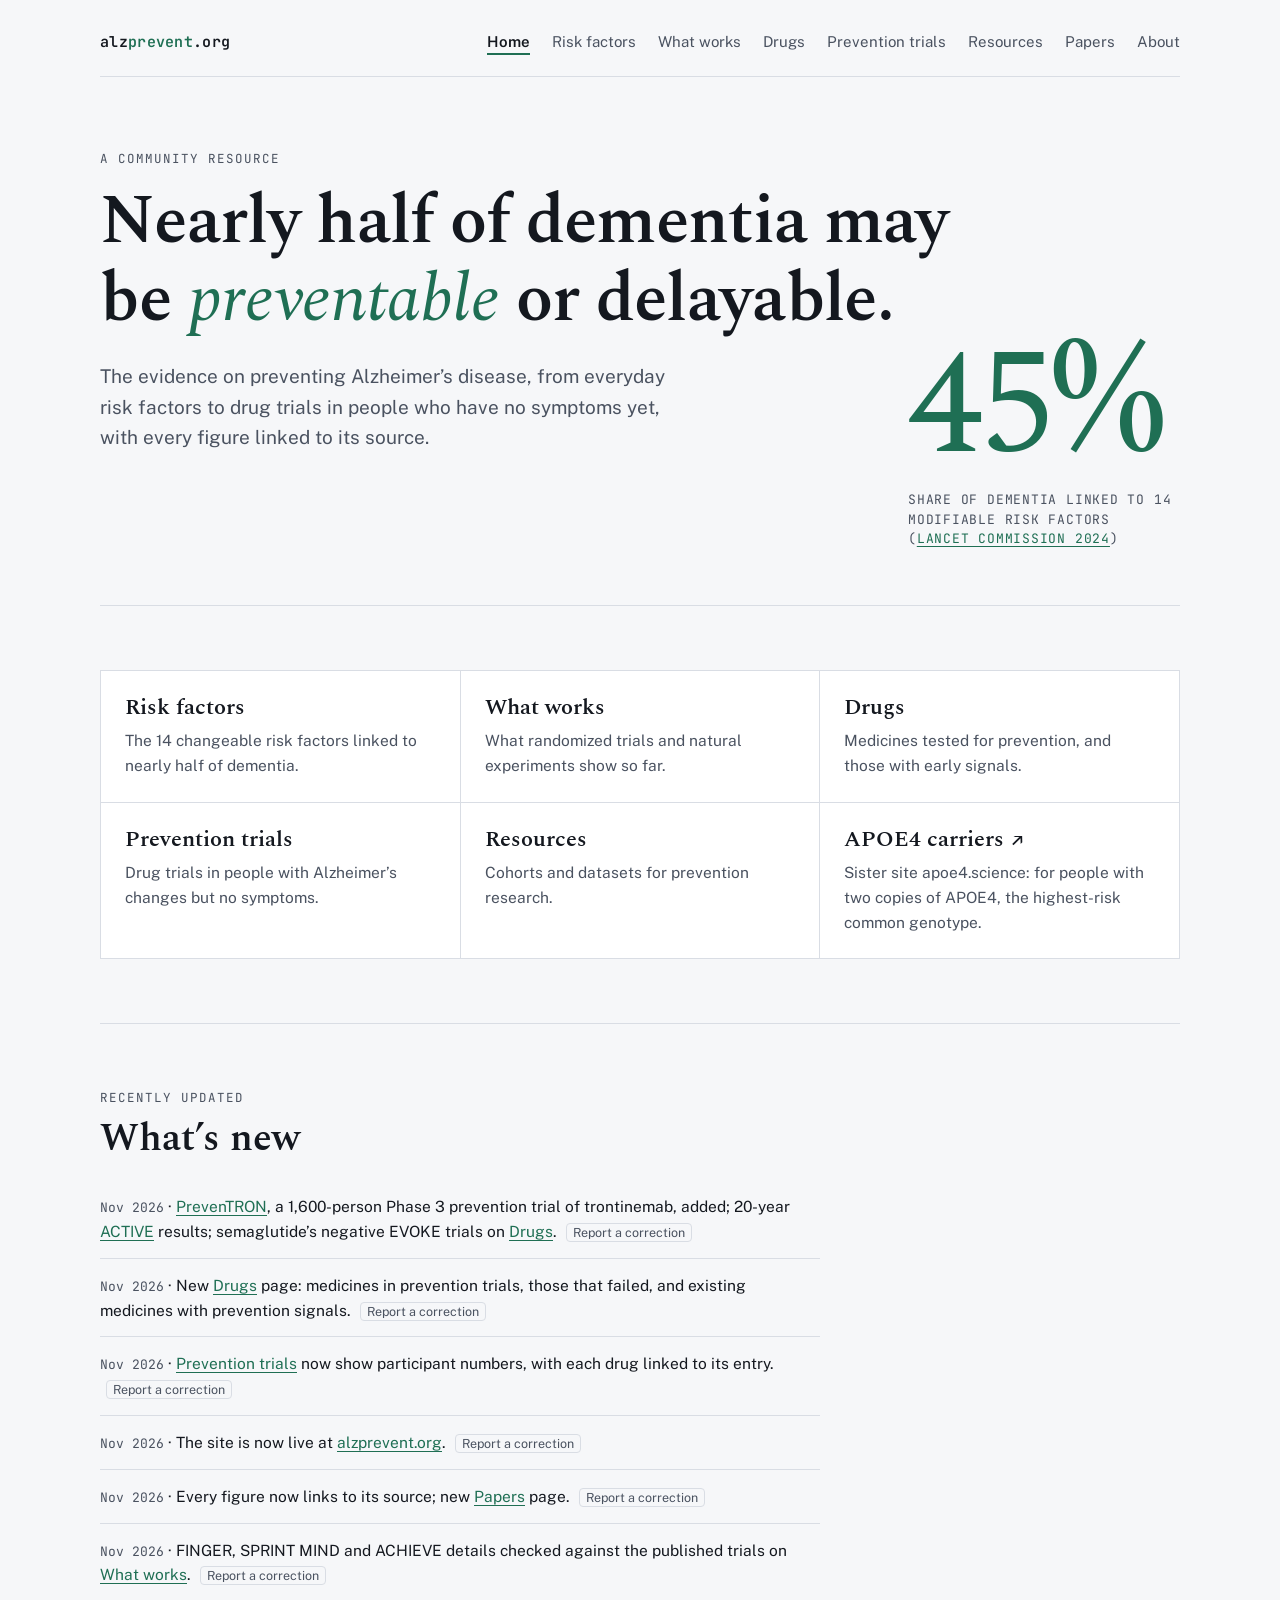
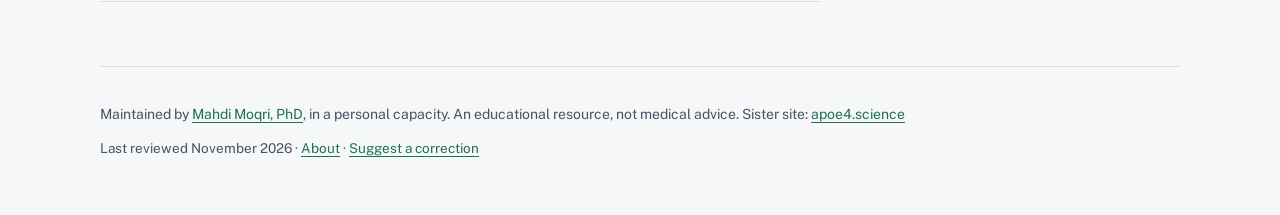
==== commit 7321bd51: "Footer and About: link maintainer name to LinkedIn Co-Authored-By: Claude Opus 5.5 <noreply@anthropi" ====
--- a/index.html
+++ b/index.html
@@ -68,7 +68,7 @@
     </section>
   </main>
   <footer>
-    <span>Maintained by Mahdi Moqri, PhD, in a personal capacity. An educational resource, not medical advice. Sister site: <a href="https://apoe4.science" target="_blank" rel="noopener">apoe4.science</a></span>
+    <span>Maintained by <a href="https://www.linkedin.com/in/mahdimo/" target="_blank" rel="noopener">Mahdi Moqri, PhD</a>, in a personal capacity. An educational resource, not medical advice. Sister site: <a href="https://apoe4.science" target="_blank" rel="noopener">apoe4.science</a></span>
     <span class="updated">Last reviewed November 2026 · <a href="about.html">About</a> · <a href="https://github.com/Moqri-Lab/AlzPrevention/issues" target="_blank" rel="noopener">Suggest a correction</a></span>
   </footer>
 </div>
